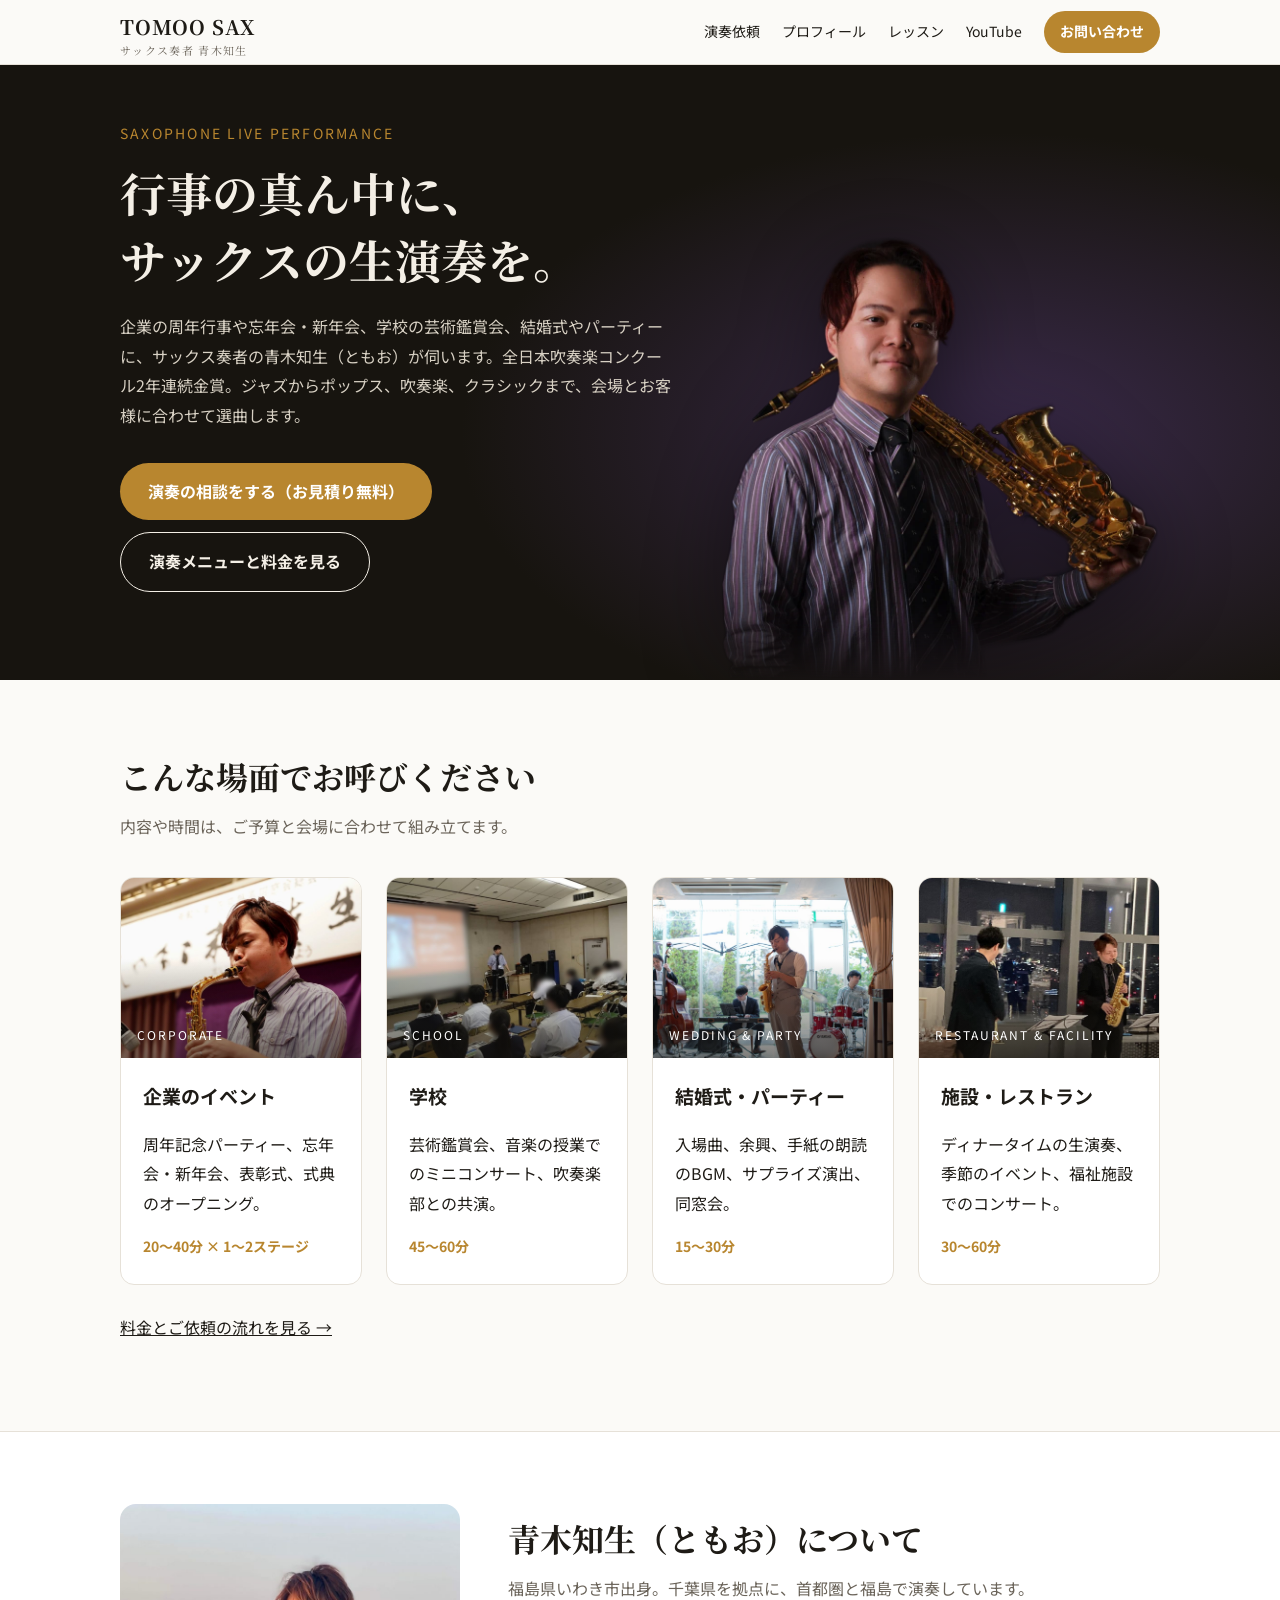
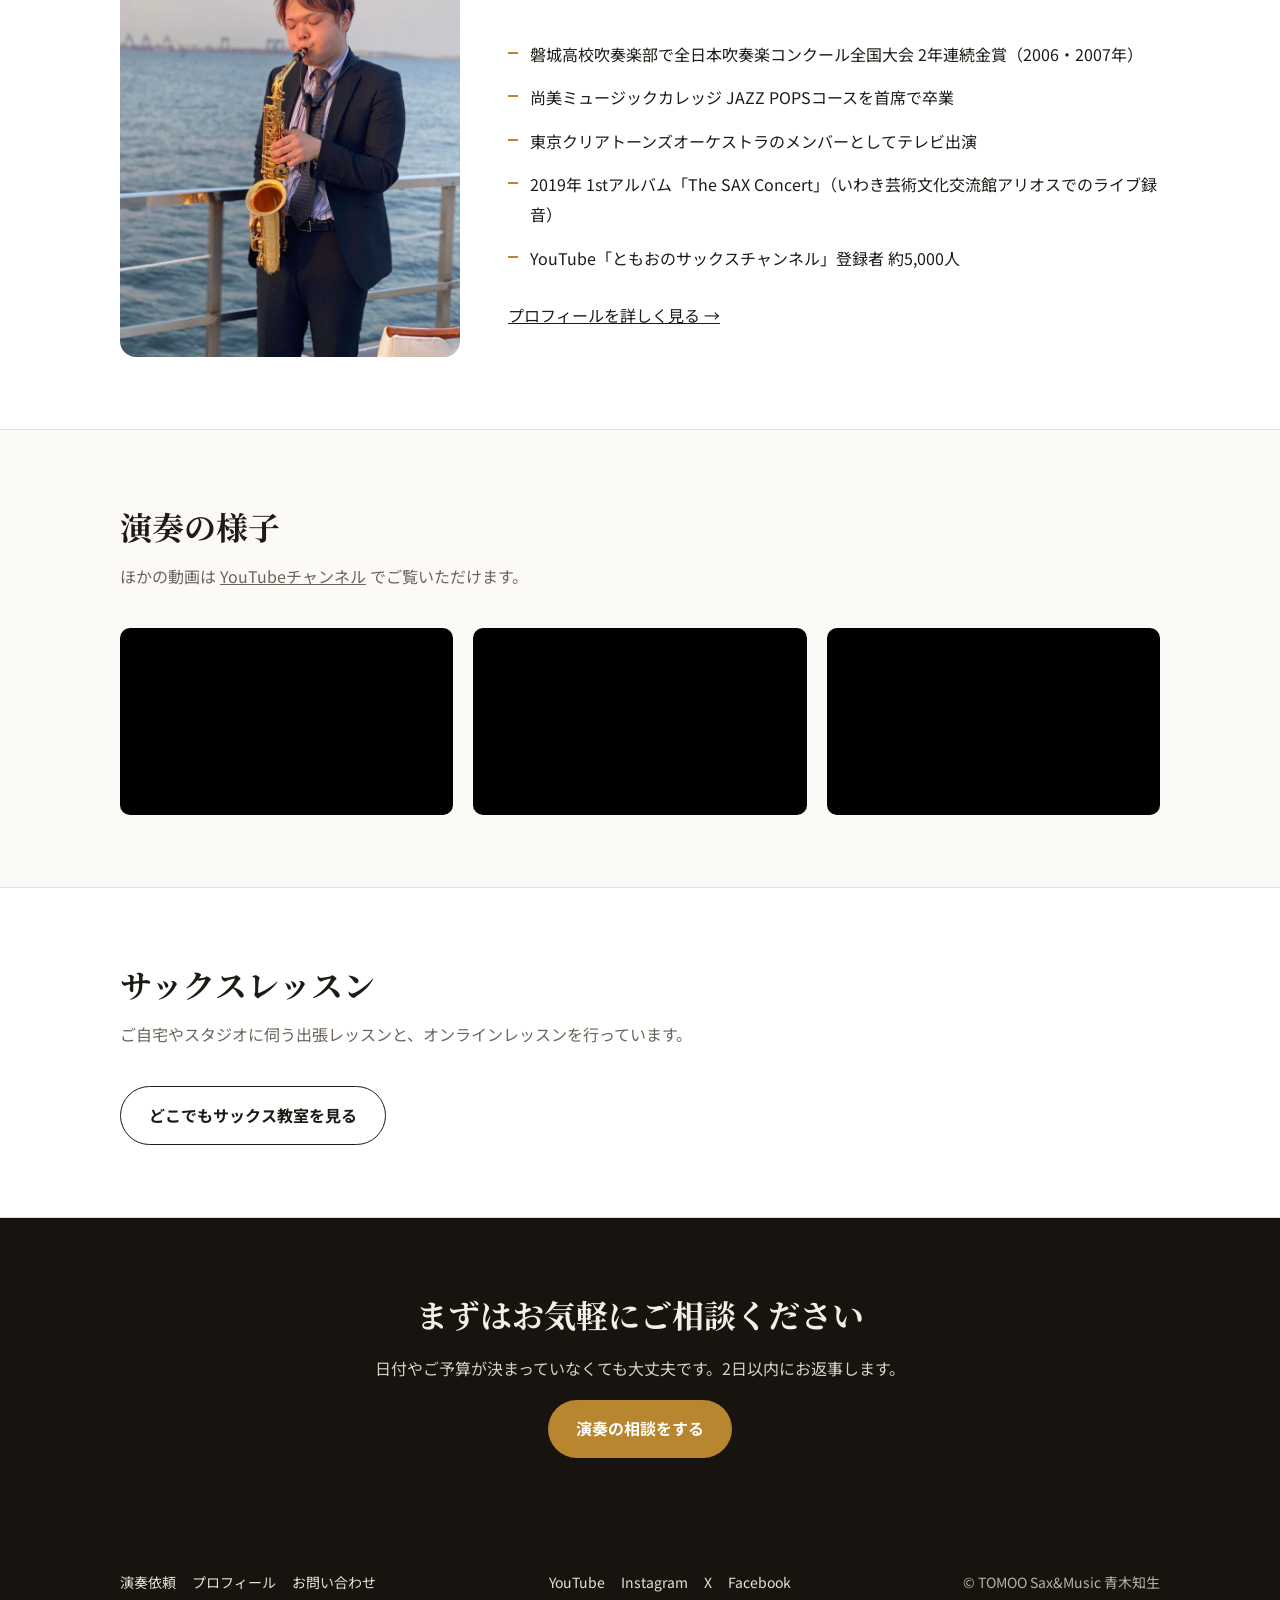
==== index.html @ ee39bbd2 "実績に2024〜2026年の演奏を追加し新しい順に並べ替え、TV出演の番組名欄を削除 Co-Authored-By: Claude Opus 5.5 <noreply@anthropic.com> C" ====
<!doctype html>
<html lang="ja">
<head>
<meta charset="utf-8">
<meta name="viewport" content="width=device-width, initial-scale=1">
<title>サックス奏者 青木知生（ともお）｜演奏依頼・企業イベント・学校公演</title>
<meta name="description" content="千葉・茨城・東京を中心に活動するサックス奏者、青木知生（ともお）の公式サイト。企業の周年行事や忘年会、学校の芸術鑑賞会、結婚式やパーティーでの生演奏をお引き受けします。">
<link rel="preconnect" href="https://fonts.googleapis.com">
<link href="https://fonts.googleapis.com/css2?family=Noto+Sans+JP:wght@400;500;700&family=Noto+Serif+JP:wght@700&display=swap" rel="stylesheet">
<link rel="stylesheet" href="assets/style.css?v=20261027b">
</head>
<body>

<header class="site-header">
  <div class="wrap">
    <a class="logo" href="index.html">TOMOO SAX<small>サックス奏者 青木知生</small></a>
    <button class="nav-toggle" aria-label="メニュー" onclick="document.querySelector('.nav').classList.toggle('open')">MENU</button>
    <nav class="nav">
      <a href="play.html">演奏依頼</a>
      <a href="profile.html">プロフィール</a>
      <a href="https://peraichi.com/landing_pages/view/dokodemo-s-sax/">レッスン</a>
      <a href="https://www.youtube.com/@tomoosax">YouTube</a>
      <a class="btn" href="contact.html">お問い合わせ</a>
    </nav>
  </div>
</header>

<div class="hero with-photo cutout">
  <div class="wrap">
    <div>
    <p class="eyebrow">SAXOPHONE LIVE PERFORMANCE</p>
    <h1>行事の真ん中に、<br>サックスの生演奏を。</h1>
    <p class="lead">企業の周年行事や忘年会・新年会、学校の芸術鑑賞会、結婚式やパーティーに、サックス奏者の青木知生（ともお）が伺います。全日本吹奏楽コンクール2年連続金賞。ジャズからポップス、吹奏楽、クラシックまで、会場とお客様に合わせて選曲します。</p>
    <div class="actions">
      <a class="btn" href="contact.html?type=perform">演奏の相談をする（お見積り無料）</a>
      <a class="btn ghost" href="play.html">演奏メニューと料金を見る</a>
    </div>
    </div>
    <div class="hero-cutout"><picture><source srcset="assets/img/portrait-cutout.webp" type="image/webp"><img src="assets/img/portrait-cutout.png" alt="アルトサックスを肩にかけたサックス奏者 青木知生" width="900" height="914" style="height:auto"></picture></div>
  </div>
</div>

<section>
  <div class="wrap">
    <h2>こんな場面でお呼びください</h2>
    <p class="sub">内容や時間は、ご予算と会場に合わせて組み立てます。</p>
    <div class="scenes">
      <div class="scene">
        <div class="photo corp has-img"><svg viewBox="0 0 64 64" fill="none" stroke-width="2" stroke-linecap="round" stroke-linejoin="round"><path d="M18 8h12l-1 14a5 5 0 0 1-10 0z"/><path d="M24 27v20M18 47h12"/><path d="M36 8h12l-1 14a5 5 0 0 1-10 0z" transform="rotate(12 42 20)"/><path d="M40 27l-3 20M33 46l11 2"/><path d="M30 4l2-3M34 5l3-2"/></svg><span class="tag">CORPORATE</span></div>
        <div class="body"><h3>企業のイベント</h3>
        <p>周年記念パーティー、忘年会・新年会、表彰式、式典のオープニング。</p>
        <p class="meta">20〜40分 × 1〜2ステージ</p></div>
      </div>
      <div class="scene">
        <div class="photo school has-img"><svg viewBox="0 0 64 64" fill="none" stroke-width="2" stroke-linecap="round" stroke-linejoin="round"><path d="M8 54h48M12 54V28l20-12 20 12v26"/><path d="M26 54V42h12v12"/><circle cx="32" cy="30" r="4"/><path d="M32 16V6l8 3-8 3"/></svg><span class="tag">SCHOOL</span></div>
        <div class="body"><h3>学校</h3>
        <p>芸術鑑賞会、音楽の授業でのミニコンサート、吹奏楽部との共演。</p>
        <p class="meta">45〜60分</p></div>
      </div>
      <div class="scene">
        <div class="photo wed has-img"><svg viewBox="0 0 64 64" fill="none" stroke-width="2" stroke-linecap="round" stroke-linejoin="round"><circle cx="25" cy="38" r="13"/><circle cx="39" cy="38" r="13"/><path d="M21 21l4-6 4 6"/></svg><span class="tag">WEDDING & PARTY</span></div>
        <div class="body"><h3>結婚式・パーティー</h3>
        <p>入場曲、余興、手紙の朗読のBGM、サプライズ演出、同窓会。</p>
        <p class="meta">15〜30分</p></div>
      </div>
      <div class="scene">
        <div class="photo rest has-img"><svg viewBox="0 0 64 64" fill="none" stroke-width="2" stroke-linecap="round" stroke-linejoin="round"><path d="M22 8h20l-2 18a8 8 0 0 1-16 0z"/><path d="M32 34v18M24 54h16"/><path d="M23 18h18"/></svg><span class="tag">RESTAURANT & FACILITY</span></div>
        <div class="body"><h3>施設・レストラン</h3>
        <p>ディナータイムの生演奏、季節のイベント、福祉施設でのコンサート。</p>
        <p class="meta">30〜60分</p></div>
      </div>
    </div>
    <p style="margin-top:28px"><a href="play.html">料金とご依頼の流れを見る →</a></p>
  </div>
</section>

<section class="alt">
  <div class="wrap">
<div class="split">
      <div class="portrait"><img src="assets/img/cruise.jpg" alt="クルーズ船のデッキでサックスを演奏する青木知生" loading="lazy"></div>
      <div>
    <h2>青木知生（ともお）について</h2>
    <p class="sub">福島県いわき市出身。千葉県を拠点に、首都圏と福島で演奏しています。</p>
    <ul class="highlights">
      <li>磐城高校吹奏楽部で全日本吹奏楽コンクール全国大会 2年連続金賞（2006・2007年）</li>
      <li>尚美ミュージックカレッジ JAZZ POPSコースを首席で卒業</li>
      <li>東京クリアトーンズオーケストラのメンバーとしてテレビ出演</li>
      <li>2019年 1stアルバム「The SAX Concert」（いわき芸術文化交流館アリオスでのライブ録音）</li>
      <li>YouTube「ともおのサックスチャンネル」登録者 約5,000人</li>
    </ul>
    <p style="margin-top:28px"><a href="profile.html">プロフィールを詳しく見る →</a></p>
        </div>
    </div>
  </div>
</section>

<section>
  <div class="wrap">
    <h2>演奏の様子</h2>
    <p class="sub">ほかの動画は <a href="https://www.youtube.com/@tomoosax">YouTubeチャンネル</a> でご覧いただけます。</p>
    <div class="video-grid">
      <div class="video"><iframe src="https://www.youtube.com/embed/Qg5RARUeY1w" title="演奏動画" loading="lazy" allowfullscreen></iframe></div>
      <div class="video"><iframe src="https://www.youtube.com/embed/X8X0Pd3-an8" title="演奏動画" loading="lazy" allowfullscreen></iframe></div>
      <div class="video"><iframe src="https://www.youtube.com/embed/UOg9yYQGwys" title="演奏動画" loading="lazy" allowfullscreen></iframe></div>
    </div>
  </div>
</section>

<section class="alt">
  <div class="wrap">
    <h2>サックスレッスン</h2>
    <p class="sub">ご自宅やスタジオに伺う出張レッスンと、オンラインレッスンを行っています。</p>
    <a class="btn ghost" href="https://peraichi.com/landing_pages/view/dokodemo-s-sax/">どこでもサックス教室を見る</a>
  </div>
</section>

<section class="cta">
  <div class="wrap">
    <h2>まずはお気軽にご相談ください</h2>
    <p>日付やご予算が決まっていなくても大丈夫です。2日以内にお返事します。</p>
    <a class="btn" href="contact.html?type=perform">演奏の相談をする</a>
  </div>
</section>

<footer class="site-footer">
  <div class="wrap">
    <div>
      <a href="play.html">演奏依頼</a><a href="profile.html">プロフィール</a><a href="contact.html">お問い合わせ</a>
    </div>
    <div>
      <a href="https://www.youtube.com/@tomoosax">YouTube</a><a href="https://www.instagram.com/tomoosax">Instagram</a><a href="https://twitter.com/tomooaokisax">X</a><a href="https://www.facebook.com/tomoo.april">Facebook</a>
    </div>
    <div>© TOMOO Sax&amp;Music 青木知生</div>
  </div>
</footer>

</body>
</html>
---- assets/style.css ----
:root {
  --bg: #fbfaf7;
  --surface: #ffffff;
  --ink: #1e1b16;
  --muted: #6b645a;
  --line: #e6e1d8;
  --accent: #b8862f;
  --accent-ink: #ffffff;
  --dark: #17140f;
  --max: 1080px;
}

* { box-sizing: border-box; }

html { scroll-behavior: smooth; }

body {
  margin: 0;
  background: var(--bg);
  color: var(--ink);
  font-family: "Noto Sans JP", "Hiragino Sans", "Yu Gothic", sans-serif;
  font-size: 16px;
  line-height: 1.85;
}

img, iframe { max-width: 100%; }

a { color: inherit; }

.wrap { max-width: var(--max); margin: 0 auto; padding: 0 20px; }

/* ヘッダー */
.site-header {
  position: sticky; top: 0; z-index: 10;
  background: rgba(251, 250, 247, 0.95);
  border-bottom: 1px solid var(--line);
  backdrop-filter: blur(6px);
}
.site-header .wrap {
  display: flex; align-items: center; justify-content: space-between;
  gap: 16px; height: 64px;
}
.logo {
  font-family: "Noto Serif JP", serif;
  font-weight: 700; font-size: 20px; letter-spacing: 0.04em;
  text-decoration: none;
}
.logo small { display: block; font-size: 11px; color: var(--muted); font-weight: 400; letter-spacing: 0.12em; line-height: 1; }
.nav { display: flex; gap: 22px; align-items: center; font-size: 14px; }
.nav a { text-decoration: none; }
.nav a:hover { color: var(--accent); }
.nav .btn { padding: 8px 16px; font-size: 14px; }
.nav-toggle { display: none; }

@media (max-width: 760px) {
  .nav { display: none; position: absolute; top: 64px; left: 0; right: 0;
    flex-direction: column; align-items: stretch; gap: 0;
    background: var(--bg); border-bottom: 1px solid var(--line); padding: 8px 20px 16px; }
  .nav a { padding: 10px 0; border-bottom: 1px solid var(--line); }
  .nav .btn { margin-top: 12px; text-align: center; border-bottom: 0; }
  .nav.open { display: flex; }
  .nav-toggle { display: block; background: none; border: 1px solid var(--line);
    border-radius: 6px; padding: 6px 12px; font: inherit; font-size: 14px; cursor: pointer; }
}

/* ボタン */
.btn {
  display: inline-block; text-decoration: none;
  background: var(--accent); color: var(--accent-ink);
  padding: 14px 28px; border-radius: 999px; font-weight: 700;
  border: 0; cursor: pointer; font: inherit; font-weight: 700;
}
.btn:hover { filter: brightness(1.08); }
.btn.ghost { background: transparent; color: inherit; border: 1px solid currentColor; }

/* ヒーロー */
.hero {
  background: var(--dark); color: #f4efe6;
  padding: 96px 0 88px;
}
.hero .eyebrow { color: var(--accent); font-size: 14px; letter-spacing: 0.16em; margin: 0 0 12px; }
.hero h1 {
  font-family: "Noto Serif JP", serif;
  font-size: clamp(28px, 5vw, 46px); line-height: 1.45; margin: 0 0 20px;
}
.hero p.lead { max-width: 640px; color: #d8d1c4; margin: 0 0 32px; }
.hero .actions { display: flex; gap: 12px; flex-wrap: wrap; }

/* セクション */
section { padding: 72px 0; }
section.alt { background: var(--surface); border-top: 1px solid var(--line); border-bottom: 1px solid var(--line); }
h2 {
  font-family: "Noto Serif JP", serif;
  font-size: clamp(24px, 3.6vw, 32px); line-height: 1.5; margin: 0 0 12px;
}
h2 + .sub { color: var(--muted); margin: 0 0 36px; }
h3 { font-size: 19px; margin: 0 0 8px; }

.grid { display: grid; gap: 20px; grid-template-columns: repeat(auto-fit, minmax(240px, 1fr)); }

.card {
  background: var(--surface); border: 1px solid var(--line);
  border-radius: 12px; padding: 24px;
}
section.alt .card { background: var(--bg); }
.card p { margin: 0 0 12px; }
.card .meta { color: var(--muted); font-size: 14px; margin: 0; }

.highlights { list-style: none; padding: 0; margin: 0; display: grid; gap: 14px; }
.highlights li { padding-left: 22px; position: relative; }
.highlights li::before { content: ""; position: absolute; left: 0; top: 0.75em;
  width: 10px; height: 2px; background: var(--accent); }

table.price { width: 100%; border-collapse: collapse; background: var(--surface); border-radius: 12px; overflow: hidden; }
table.price th, table.price td { text-align: left; padding: 16px 20px; border-bottom: 1px solid var(--line); vertical-align: top; }
table.price th { width: 55%; font-weight: 500; }
table.price td { font-weight: 700; }
.note { color: var(--muted); font-size: 14px; }

.video-grid { display: grid; gap: 20px; grid-template-columns: repeat(auto-fit, minmax(300px, 1fr)); }
.video { position: relative; aspect-ratio: 16 / 9; border-radius: 10px; overflow: hidden; background: #000; }
.video iframe { position: absolute; inset: 0; width: 100%; height: 100%; border: 0; }

ol.steps { counter-reset: s; list-style: none; padding: 0; margin: 0; display: grid; gap: 16px; }
ol.steps li { counter-increment: s; padding-left: 52px; position: relative; }
ol.steps li::before {
  content: counter(s); position: absolute; left: 0; top: 0;
  width: 36px; height: 36px; border-radius: 50%;
  background: var(--accent); color: var(--accent-ink);
  display: grid; place-items: center; font-weight: 700;
}

details { border-bottom: 1px solid var(--line); padding: 16px 0; }
details summary { cursor: pointer; font-weight: 700; }
details p { margin: 10px 0 0; color: var(--muted); }

.cta {
  background: var(--dark); color: #f4efe6; text-align: center;
}
.cta p { color: #d8d1c4; }

.todo { background: #fff3cd; color: #6b4e00; padding: 0 4px; border-radius: 3px; }

/* フォーム */
form.contact { display: grid; gap: 18px; max-width: 680px; }
form.contact label { display: grid; gap: 6px; font-weight: 700; font-size: 15px; }
form.contact label span.opt { color: var(--muted); font-weight: 400; font-size: 13px; }
form.contact input, form.contact select, form.contact textarea {
  font: inherit; padding: 12px 14px; border: 1px solid var(--line); border-radius: 8px; background: var(--surface); width: 100%;
}
form.contact textarea { min-height: 140px; }
.row2 { display: grid; gap: 18px; grid-template-columns: 1fr 1fr; }
@media (max-width: 600px) { .row2 { grid-template-columns: 1fr; } }

/* フッター */
.site-footer { background: var(--dark); color: #b9b1a3; padding: 40px 0; font-size: 14px; }
.site-footer .wrap { display: flex; flex-wrap: wrap; gap: 20px; justify-content: space-between; }
.site-footer a { color: #e8e1d4; text-decoration: none; margin-right: 16px; }

/* 場面カード（写真つき） */
.scenes { display: grid; gap: 24px; grid-template-columns: repeat(auto-fit, minmax(240px, 1fr)); }
.scene {
  background: var(--surface); border: 1px solid var(--line); border-radius: 14px;
  overflow: hidden; display: flex; flex-direction: column;
  transition: transform .2s ease, box-shadow .2s ease;
}
.scene:hover { transform: translateY(-4px); box-shadow: 0 14px 32px rgba(23, 20, 15, 0.12); }
.scene .photo {
  position: relative; aspect-ratio: 4 / 3;
  background-size: cover; background-position: center;
  display: grid; place-items: center;
}
.scene .photo::after {
  content: ""; position: absolute; inset: 0;
  background: linear-gradient(180deg, rgba(23,20,15,0) 45%, rgba(23,20,15,0.55) 100%);
}
.scene .photo svg { width: 64px; height: 64px; stroke: #f4efe6; opacity: .9; position: relative; z-index: 0; }
.scene .photo.has-img svg { display: none; }
.scene .tag {
  position: absolute; left: 16px; bottom: 12px; z-index: 1;
  color: #fff; font-size: 12px; letter-spacing: .16em;
}
.scene .body { padding: 20px 22px 24px; display: flex; flex-direction: column; gap: 8px; flex: 1; }
.scene .body p { margin: 0; }
.scene .body .meta { margin-top: auto; padding-top: 8px; color: var(--accent); font-size: 14px; font-weight: 700; }
.photo.corp   { background-image: url(img/scene-dosokai.jpg), linear-gradient(135deg, #2b2418, #8a6424); }
.photo.school { background-image: url(img/scene-school.jpg),    linear-gradient(135deg, #1f2b33, #4f7a8a); }
.photo.wed    { background-image: url(img/scene-wedding.jpg),   linear-gradient(135deg, #3a2430, #b08a8f); }
.photo.rest   { background-image: url(img/scene-restaurant.jpg),linear-gradient(135deg, #1d2620, #6b7a4a); }

/* 写真つきレイアウト */
.hero.with-photo .wrap { display: grid; grid-template-columns: 1.25fr 1fr; gap: 48px; align-items: center; }
.hero-photo { border-radius: 16px; overflow: hidden; aspect-ratio: 4 / 5; box-shadow: 0 24px 60px rgba(0,0,0,.45); }
.hero-photo img { width: 100%; height: 100%; object-fit: cover; display: block; }
.hero.with-photo { padding: 72px 0; }
.split { display: grid; grid-template-columns: 340px 1fr; gap: 48px; align-items: center; }
.split .portrait { border-radius: 16px; overflow: hidden; aspect-ratio: 3 / 4; }
.split .portrait img { width: 100%; height: 100%; object-fit: cover; object-position: center 20%; display: block; }
@media (max-width: 860px) {
  .hero.with-photo .wrap, .split { grid-template-columns: 1fr; gap: 32px; }
  .hero.with-photo { padding: 48px 0 56px; }
  .hero-photo { aspect-ratio: 4 / 3; }
  .hero-photo img { object-position: center 35%; }
  .split .portrait { max-width: 340px; }
}
.split.wide { grid-template-columns: 1fr 1fr; align-items: start; }
.split.wide .portrait { aspect-ratio: 3 / 2; }
@media (max-width: 860px) { .split.wide { grid-template-columns: 1fr; } .split.wide .portrait { max-width: none; } }
.hero-photo.face-top img, .hero-photo.face-top img { object-position: center 12%; }
@media (max-width: 860px) { .hero-photo.face-top { aspect-ratio: 4 / 5; } .hero-photo.face-top img { object-position: center 10%; } }

/* 写真ギャラリー */
.gallery { display: grid; gap: 16px; grid-template-columns: repeat(3, 1fr); margin: 0 0 32px; }
.gallery figure { margin: 0; position: relative; border-radius: 12px; overflow: hidden; aspect-ratio: 1; }
.gallery img { width: 100%; height: 100%; object-fit: cover; display: block; transition: transform .4s ease; }
.gallery figure:hover img { transform: scale(1.04); }
.gallery figcaption { position: absolute; left: 0; right: 0; bottom: 0; padding: 28px 14px 12px;
  color: #fff; font-size: 13px; background: linear-gradient(180deg, rgba(0,0,0,0), rgba(0,0,0,.6)); }
@media (max-width: 600px) { .gallery { grid-template-columns: 1fr 1fr; } .gallery figure:first-child { grid-column: 1 / -1; aspect-ratio: 4 / 3; } }

/* お問い合わせ（ステップ式） */
.contact-page { background: var(--bg); }
.wrap.narrow { max-width: 760px; }
.eyebrow-dark { color: var(--accent); font-size: 13px; letter-spacing: .18em; margin: 0 0 6px; }
form.contact { max-width: none; gap: 28px; }
form.contact .step {
  border: 1px solid var(--line); border-radius: 16px; background: var(--surface);
  padding: 28px 28px 30px; margin: 0; display: grid; gap: 22px;
  animation: fadeUp .35s ease;
}
form.contact .step[hidden] { display: none; }
@keyframes fadeUp { from { opacity: 0; transform: translateY(8px); } to { opacity: 1; transform: none; } }
form.contact legend {
  float: left; width: 100%; padding: 0; margin: 0 0 4px;
  display: flex; align-items: center; gap: 12px; font-weight: 700; font-size: 18px;
}
form.contact legend + * { clear: both; }
.num {
  width: 30px; height: 30px; border-radius: 50%; flex: none;
  background: var(--accent); color: #fff; display: grid; place-items: center; font-size: 15px;
}
.choice-grid { display: grid; gap: 14px; grid-template-columns: repeat(3, 1fr); }
@media (max-width: 640px) { .choice-grid { grid-template-columns: 1fr; } }
.choice { cursor: pointer; display: block; font-weight: 400 !important; }
.choice input { position: absolute; opacity: 0; pointer-events: none; }
.choice-body {
  display: grid; justify-items: center; text-align: center; gap: 6px;
  padding: 22px 14px; border: 1.5px solid var(--line); border-radius: 14px; background: var(--bg);
  transition: border-color .15s, background .15s, box-shadow .15s;
}
.choice-body svg { width: 30px; height: 30px; stroke: var(--accent); }
.choice-body strong { font-size: 16px; }
.choice-body small { color: var(--muted); font-size: 13px; }
.choice:hover .choice-body { border-color: var(--accent); }
.choice input:checked + .choice-body { border-color: var(--accent); background: #fbf3e4; box-shadow: 0 0 0 3px rgba(184,134,47,.18); }
.choice input:focus-visible + .choice-body { outline: 2px solid var(--accent); outline-offset: 2px; }
@media (max-width: 640px) {
  .choice-body { grid-template-columns: auto 1fr; justify-items: start; text-align: left; column-gap: 14px; padding: 16px 18px; }
  .choice-body svg { grid-row: span 2; }
}
form.contact .field { display: grid; gap: 8px; font-weight: 400; }
form.contact .field[hidden] { display: none; }
form.contact .label { font-weight: 700; font-size: 15px; }
form.contact .label em { font-style: normal; color: var(--muted); font-weight: 400; font-size: 13px; margin-left: 6px; }
form.contact .label b { color: #b3412f; font-size: 12px; font-weight: 700; margin-left: 6px; }
form.contact input, form.contact select, form.contact textarea { background: var(--bg); transition: border-color .15s, box-shadow .15s; }
form.contact input:focus, form.contact select:focus, form.contact textarea:focus { outline: none; border-color: var(--accent); box-shadow: 0 0 0 3px rgba(184,134,47,.18); background: #fff; }
.chips { display: flex; flex-wrap: wrap; gap: 10px; }
.chips label { cursor: pointer; }
.chips input { position: absolute; opacity: 0; pointer-events: none; }
.chips span {
  display: inline-block; padding: 9px 16px; border-radius: 999px; font-size: 14px;
  border: 1.5px solid var(--line); background: var(--bg); transition: all .15s;
}
.chips label:hover span { border-color: var(--accent); }
.chips input:checked + span { background: var(--accent); border-color: var(--accent); color: #fff; font-weight: 700; }
.chips input:focus-visible + span { outline: 2px solid var(--accent); outline-offset: 2px; }
.submit-row { display: grid; justify-items: center; gap: 8px; text-align: center; }
.submit-row[hidden] { display: none; }
.submit-row .btn { padding: 16px 48px; font-size: 16px; }
.choice, .chips label { position: relative; }
form.contact .choice input, form.contact .chips input { width: 1px; height: 1px; padding: 0; border: 0; left: 0; top: 0; }

/* トップ：切り抜き写真 */
.hero.cutout { padding: 56px 0 0; overflow: hidden;
  background: radial-gradient(60% 70% at 78% 60%, #3a2a4a 0%, rgba(58,42,74,0) 70%), var(--dark); }
.hero.cutout .wrap { align-items: end; }
.hero.cutout .wrap > div:first-child { padding-bottom: 88px; align-self: center; }
.hero-cutout img { display: block; width: 100%; max-width: 560px; height: auto; margin-left: auto;
  filter: drop-shadow(0 20px 40px rgba(0,0,0,.45)); }
@media (max-width: 860px) {
  .hero.cutout { padding-top: 40px; }
  .hero.cutout .wrap > div:first-child { padding-bottom: 0; }
  .hero-cutout img { max-width: 420px; margin: 0 auto; }
}

/* 料金カード */
.price-cards { display: grid; gap: 20px; grid-template-columns: 1.15fr 1fr 1fr; align-items: stretch; }
@media (max-width: 860px) { .price-cards { grid-template-columns: 1fr; } }
.price-card { background: var(--bg); border: 1px solid var(--line); border-radius: 16px; padding: 26px 24px; display: flex; flex-direction: column; gap: 8px; }
.price-card.main { background: var(--dark); color: #f4efe6; border-color: var(--dark); }
.pc-label { margin: 0; font-weight: 700; font-size: 15px; color: var(--accent); }
.pc-amount { margin: 0; font-family: "Noto Serif JP", serif; font-size: 38px; font-weight: 700; line-height: 1.2; }
.pc-amount span { font-family: "Noto Sans JP", sans-serif; font-size: 15px; font-weight: 500; margin-left: 4px; }
.pc-amount.small { font-size: 30px; }
.pc-desc { margin: 0; font-size: 14px; color: var(--muted); }
.price-card.main .pc-desc { color: #d8d1c4; }
.pc-example { margin: auto 0 0; padding-top: 10px; font-size: 13px; font-weight: 700; border-top: 1px dashed var(--line); }
.price-notes { margin: 24px 0 0; padding-left: 1.2em; color: var(--muted); font-size: 14px; display: grid; gap: 4px; }
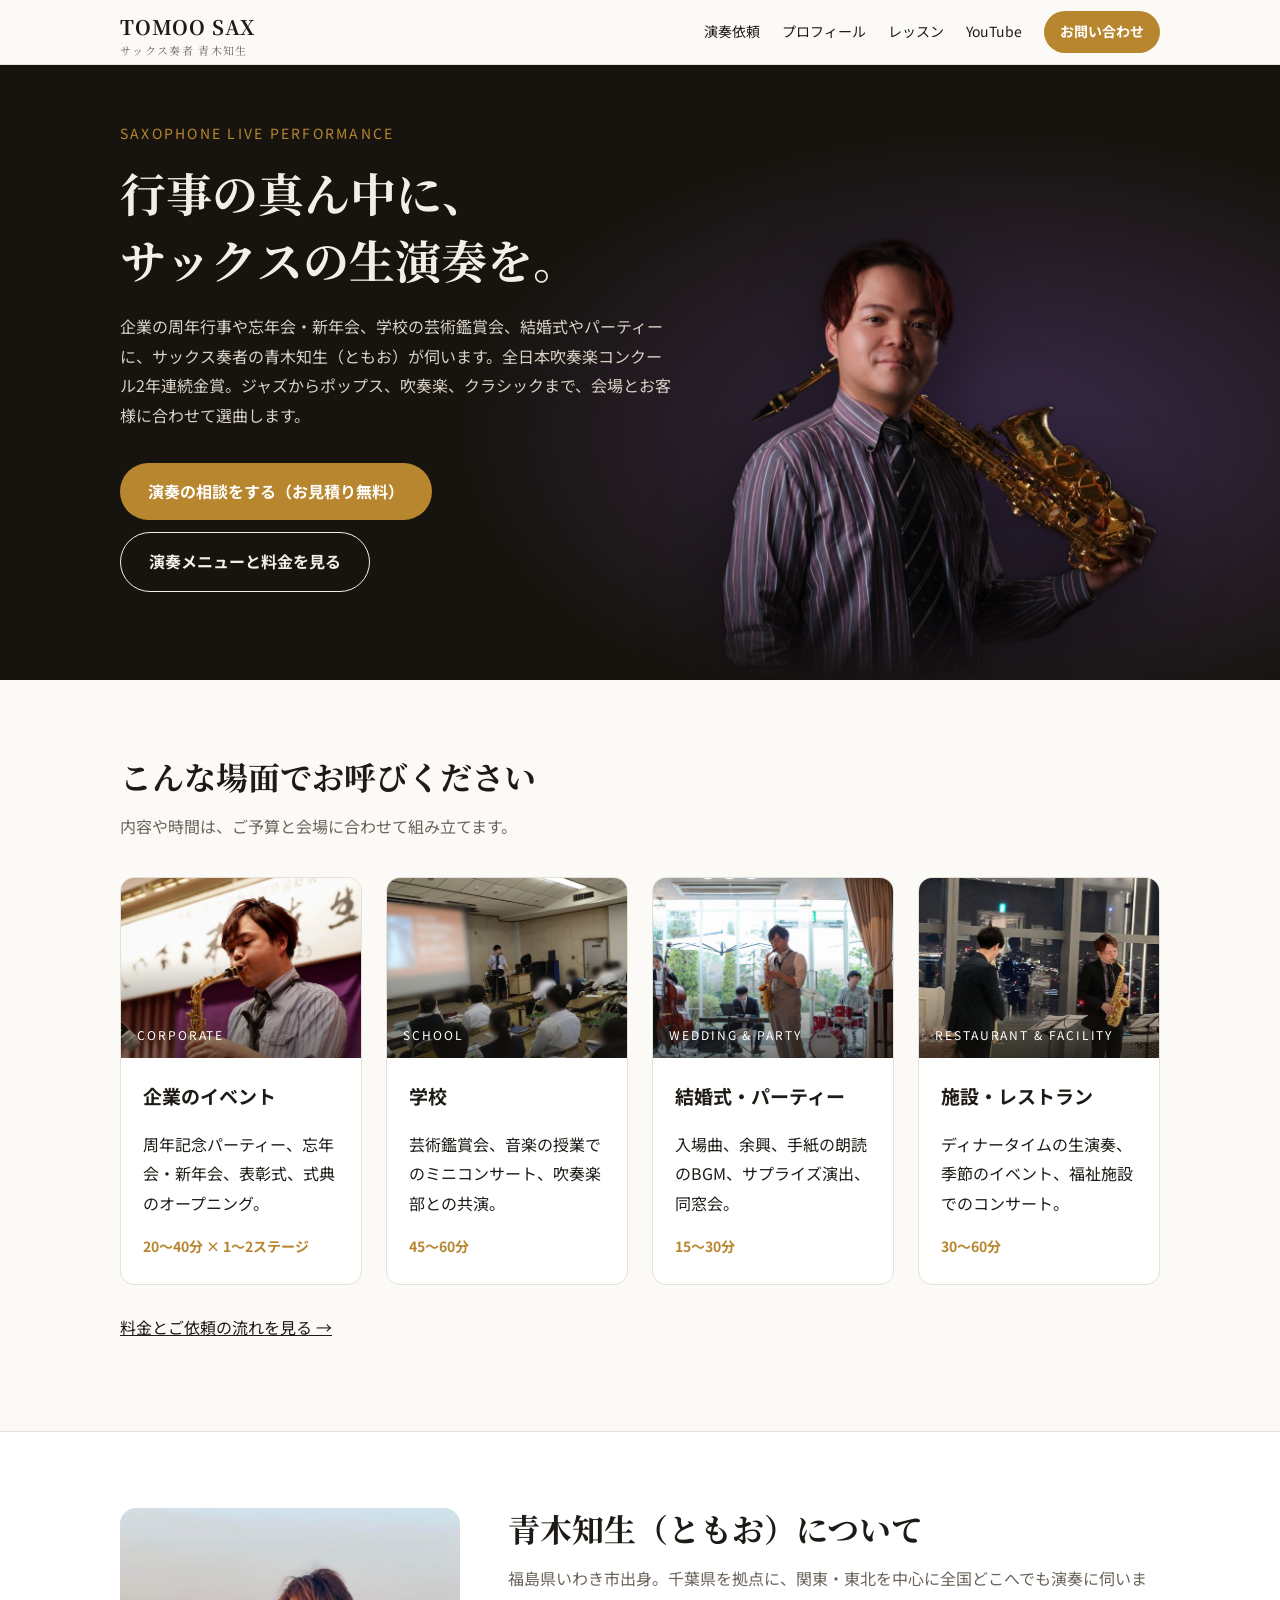
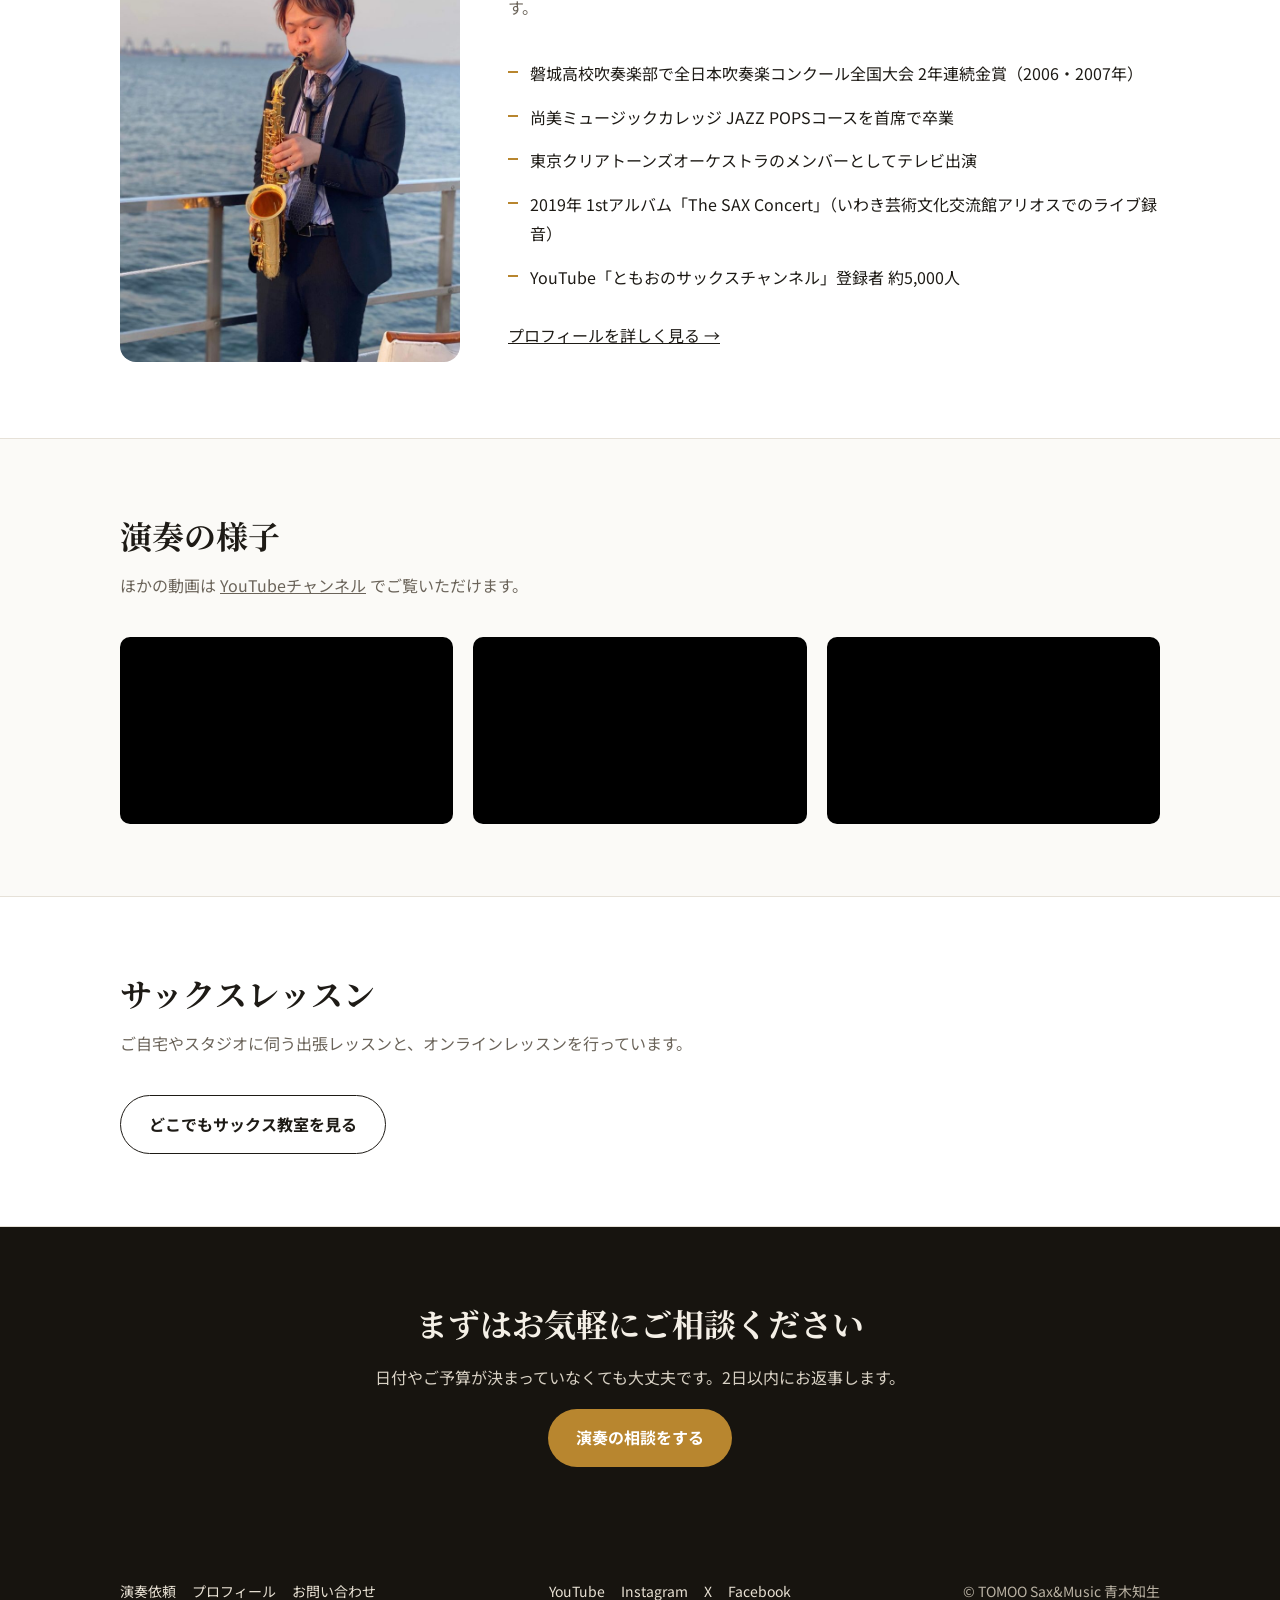
==== commit 17ea4eb3: "出張範囲を「関東・東北を中心に全国」に更新 Co-Authored-By: Claude Opus 5.5 <noreply@anthropic.com> Claude-Session: https:" ====
--- a/index.html
+++ b/index.html
@@ -4,7 +4,7 @@
 <meta charset="utf-8">
 <meta name="viewport" content="width=device-width, initial-scale=1">
 <title>サックス奏者 青木知生（ともお）｜演奏依頼・企業イベント・学校公演</title>
-<meta name="description" content="千葉・茨城・東京を中心に活動するサックス奏者、青木知生（ともお）の公式サイト。企業の周年行事や忘年会、学校の芸術鑑賞会、結婚式やパーティーでの生演奏をお引き受けします。">
+<meta name="description" content="関東・東北を中心に全国で演奏するサックス奏者、青木知生（ともお）の公式サイト。企業の周年行事や忘年会、学校の芸術鑑賞会、結婚式やパーティーでの生演奏をお引き受けします。">
 <link rel="preconnect" href="https://fonts.googleapis.com">
 <link href="https://fonts.googleapis.com/css2?family=Noto+Sans+JP:wght@400;500;700&family=Noto+Serif+JP:wght@700&display=swap" rel="stylesheet">
 <link rel="stylesheet" href="assets/style.css?v=20261027b">
@@ -80,7 +80,7 @@
       <div class="portrait"><img src="assets/img/cruise.jpg" alt="クルーズ船のデッキでサックスを演奏する青木知生" loading="lazy"></div>
       <div>
     <h2>青木知生（ともお）について</h2>
-    <p class="sub">福島県いわき市出身。千葉県を拠点に、首都圏と福島で演奏しています。</p>
+    <p class="sub">福島県いわき市出身。千葉県を拠点に、関東・東北を中心に全国どこへでも演奏に伺います。</p>
     <ul class="highlights">
       <li>磐城高校吹奏楽部で全日本吹奏楽コンクール全国大会 2年連続金賞（2006・2007年）</li>
       <li>尚美ミュージックカレッジ JAZZ POPSコースを首席で卒業</li>
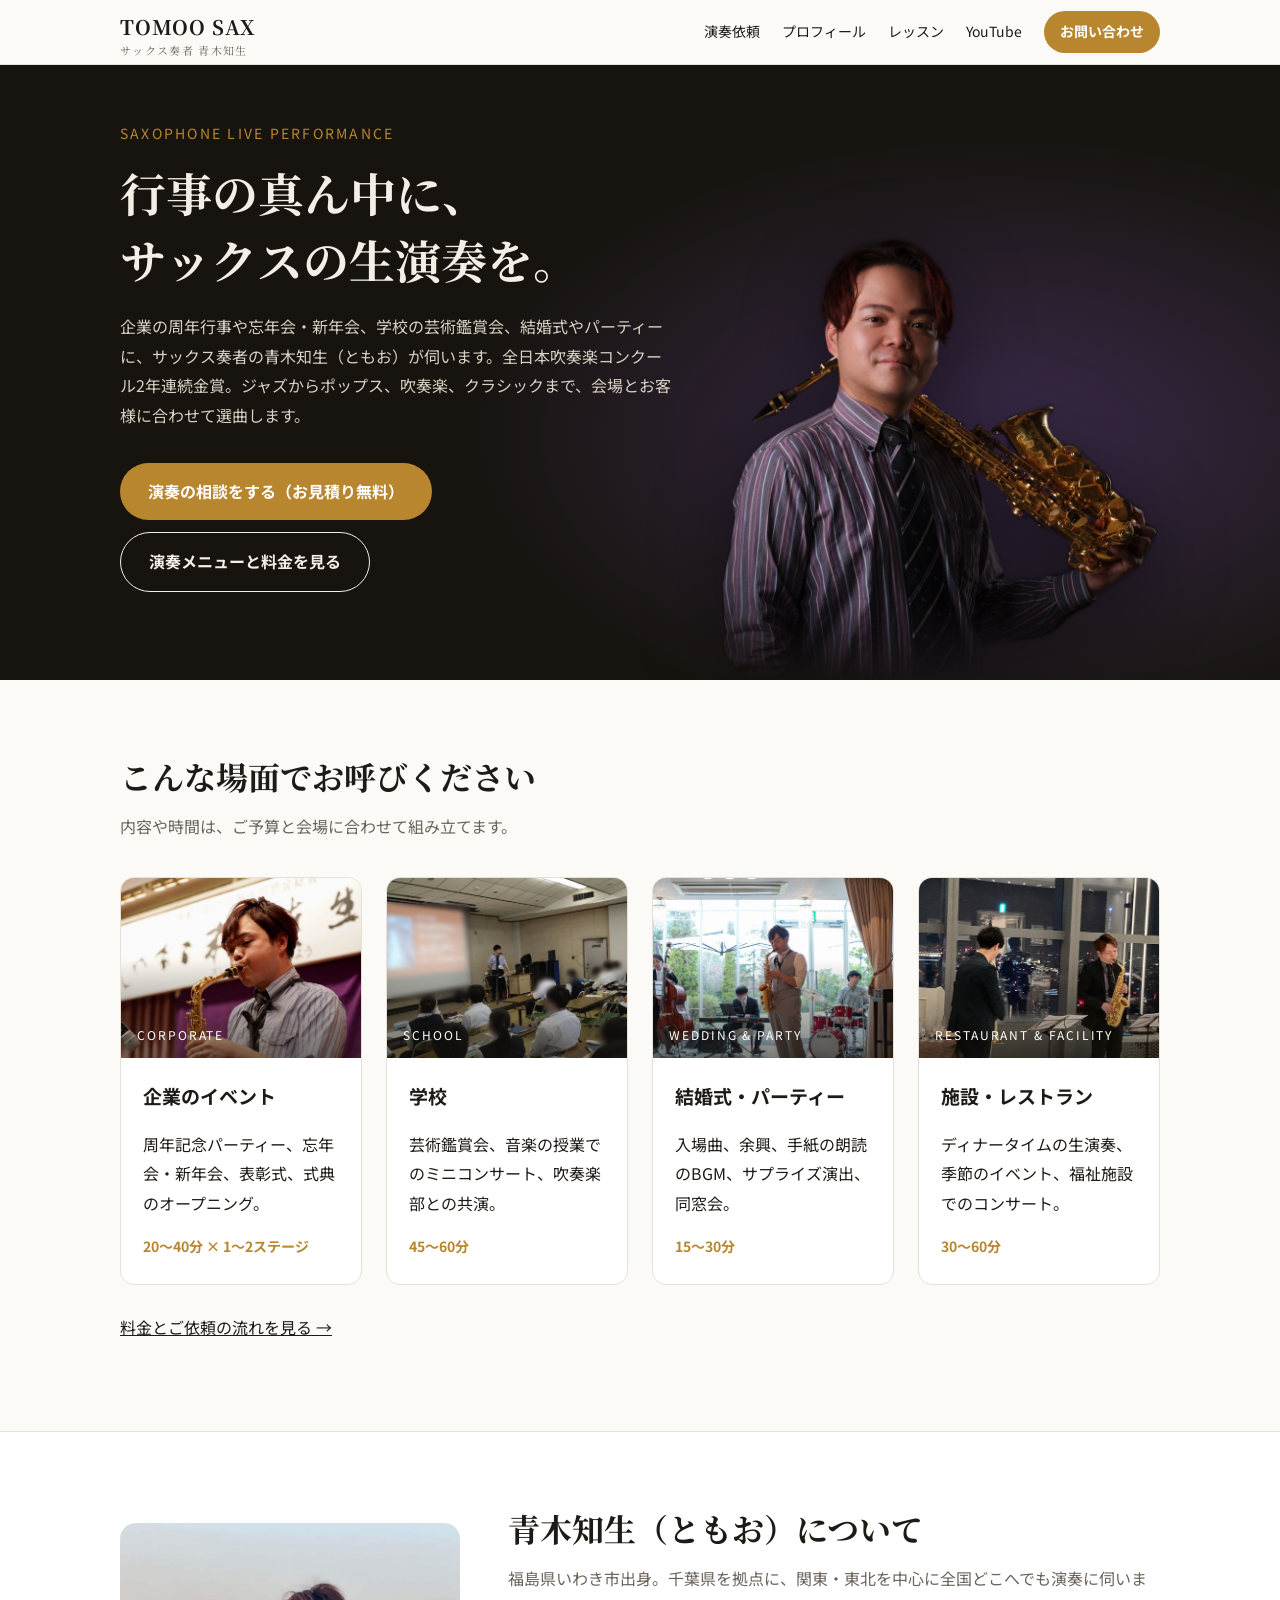
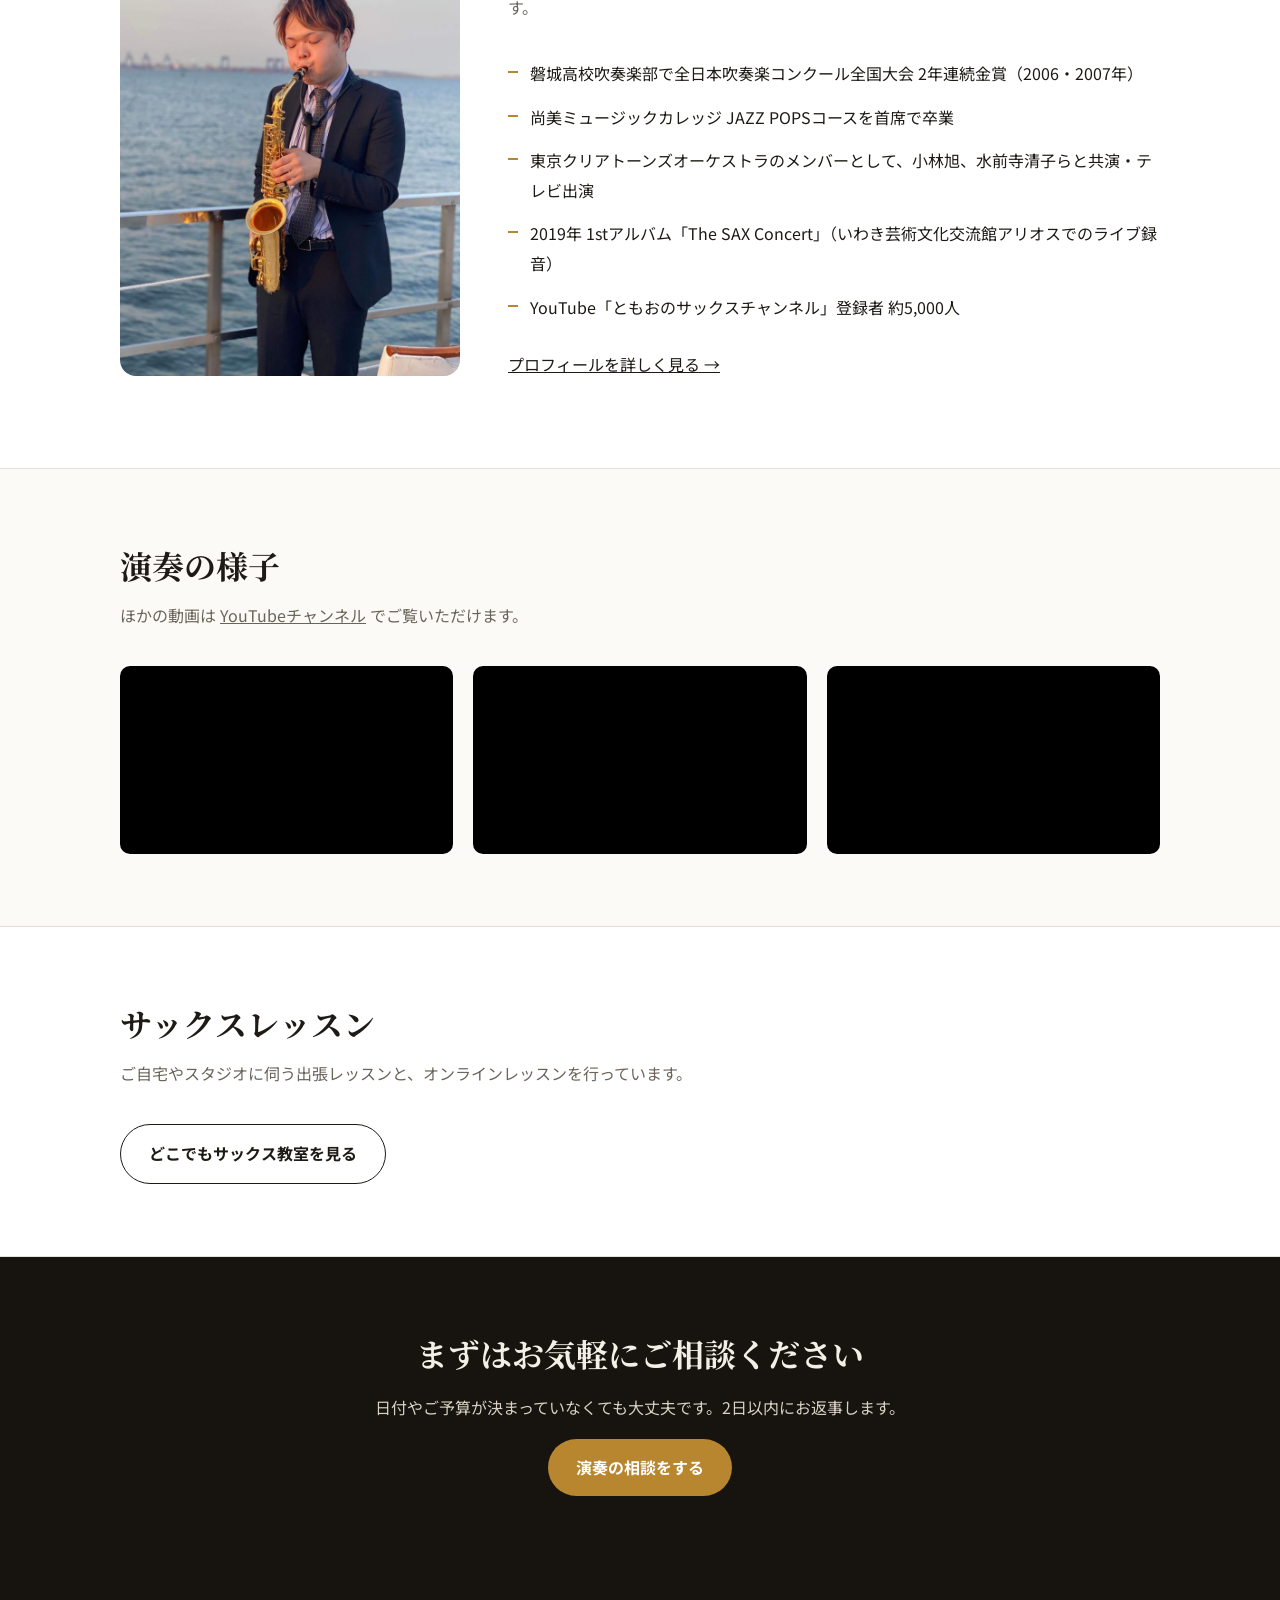
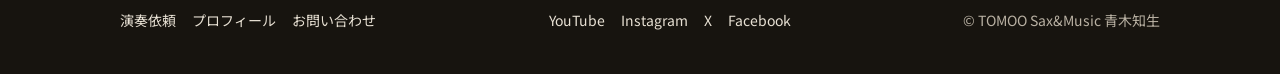
==== commit 86adb906: "プロフィールの経歴を更新（クリアトーンズでの共演など） Co-Authored-By: Claude Opus 5.5 <noreply@anthropic.com> Claude-Session: " ====
--- a/index.html
+++ b/index.html
@@ -84,7 +84,7 @@
     <ul class="highlights">
       <li>磐城高校吹奏楽部で全日本吹奏楽コンクール全国大会 2年連続金賞（2006・2007年）</li>
       <li>尚美ミュージックカレッジ JAZZ POPSコースを首席で卒業</li>
-      <li>東京クリアトーンズオーケストラのメンバーとしてテレビ出演</li>
+      <li>東京クリアトーンズオーケストラのメンバーとして、小林旭、水前寺清子らと共演・テレビ出演</li>
       <li>2019年 1stアルバム「The SAX Concert」（いわき芸術文化交流館アリオスでのライブ録音）</li>
       <li>YouTube「ともおのサックスチャンネル」登録者 約5,000人</li>
     </ul>
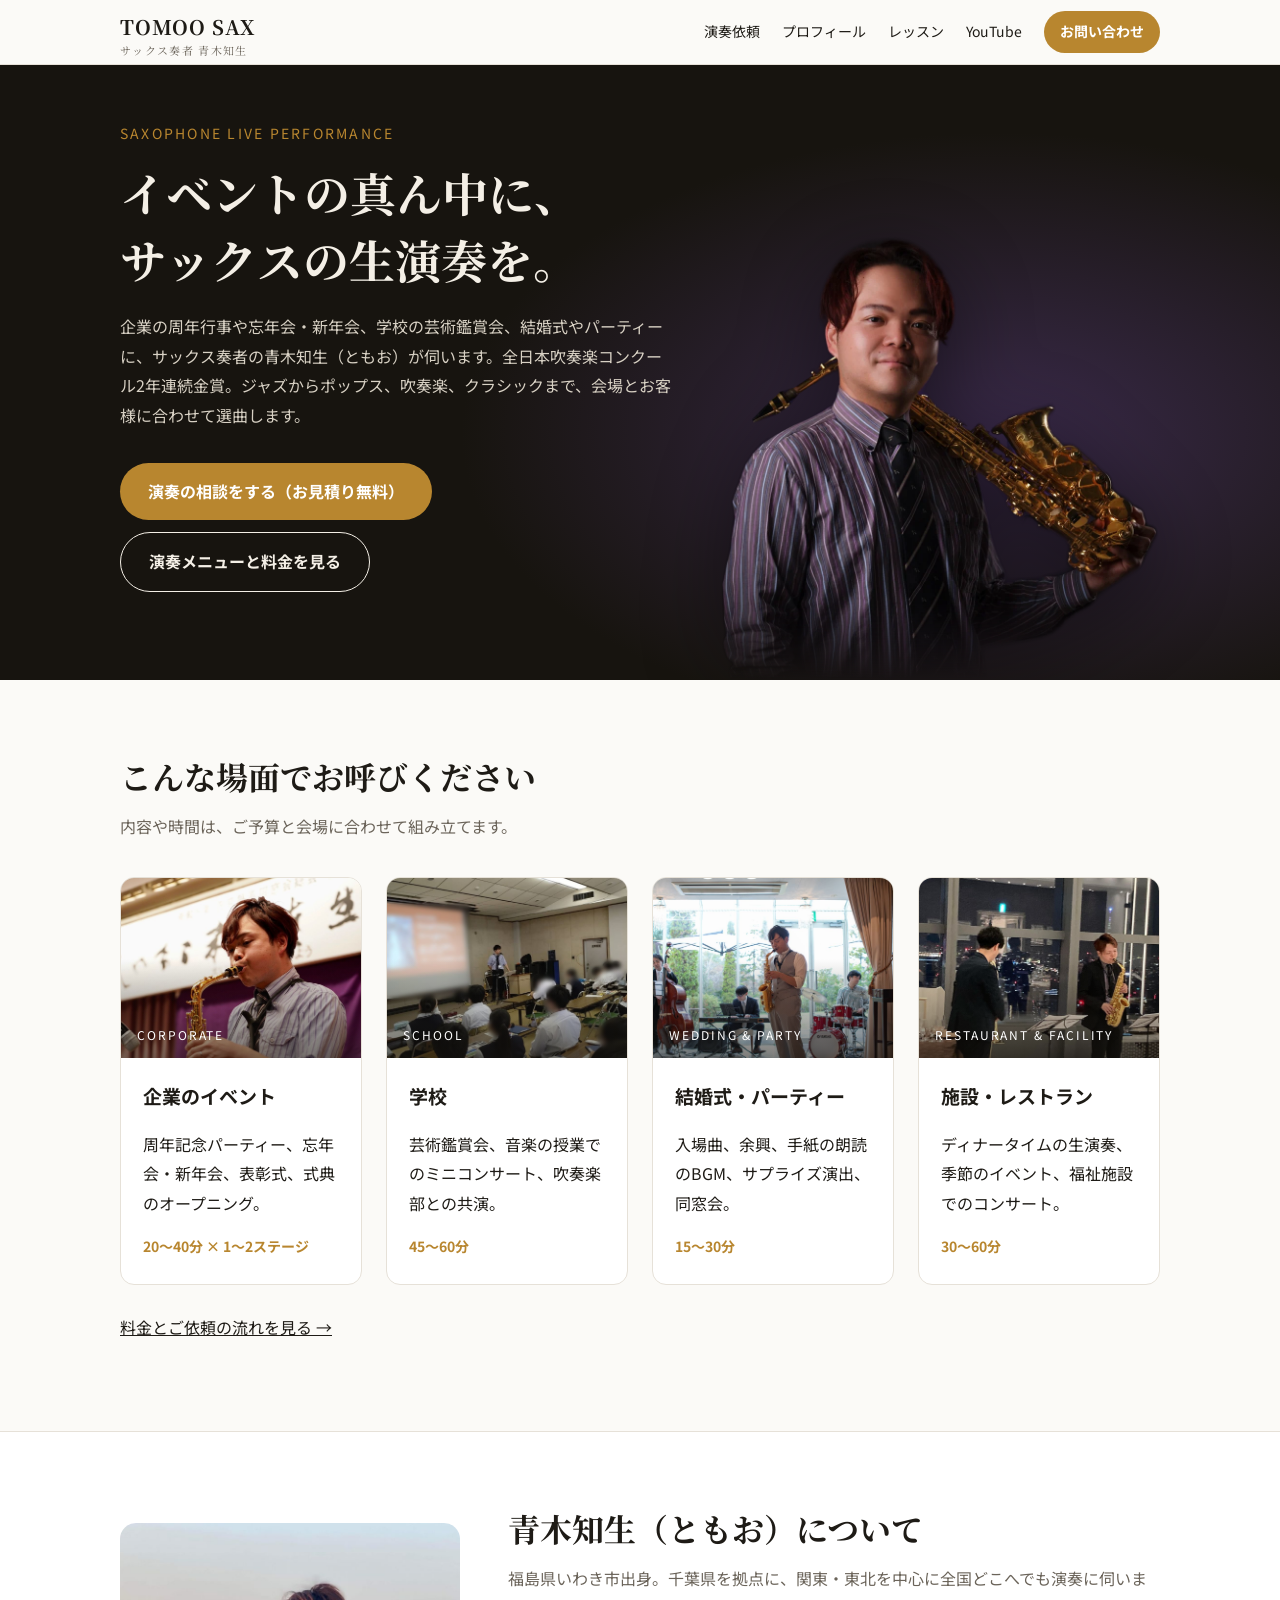
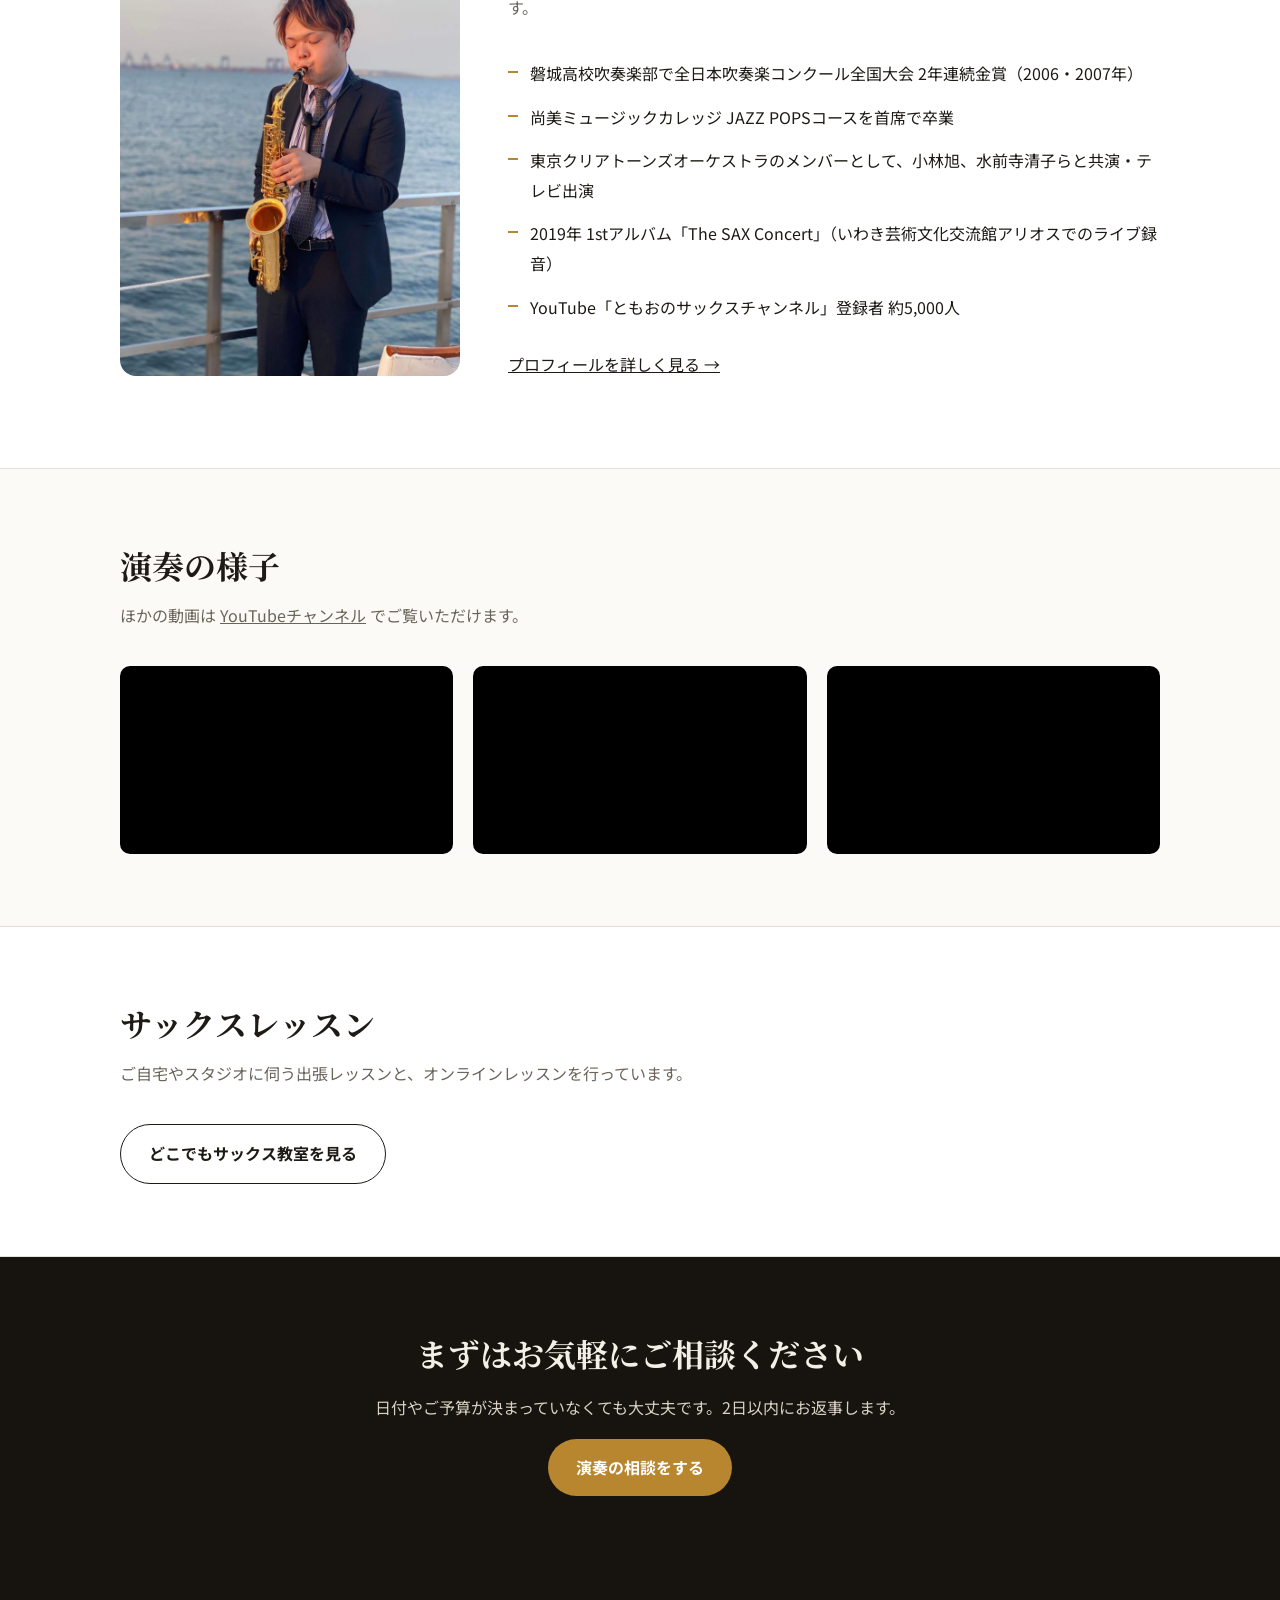
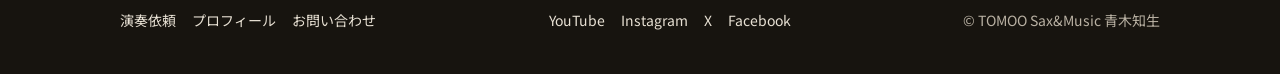
==== commit 6dfcf6fd: "トップの見出しを「イベントの真ん中に」に変更 Co-Authored-By: Claude Opus 5.5 <noreply@anthropic.com> Claude-Session: https" ====
--- a/index.html
+++ b/index.html
@@ -29,7 +29,7 @@
   <div class="wrap">
     <div>
     <p class="eyebrow">SAXOPHONE LIVE PERFORMANCE</p>
-    <h1>行事の真ん中に、<br>サックスの生演奏を。</h1>
+    <h1>イベントの真ん中に、<br>サックスの生演奏を。</h1>
     <p class="lead">企業の周年行事や忘年会・新年会、学校の芸術鑑賞会、結婚式やパーティーに、サックス奏者の青木知生（ともお）が伺います。全日本吹奏楽コンクール2年連続金賞。ジャズからポップス、吹奏楽、クラシックまで、会場とお客様に合わせて選曲します。</p>
     <div class="actions">
       <a class="btn" href="contact.html?type=perform">演奏の相談をする（お見積り無料）</a>
